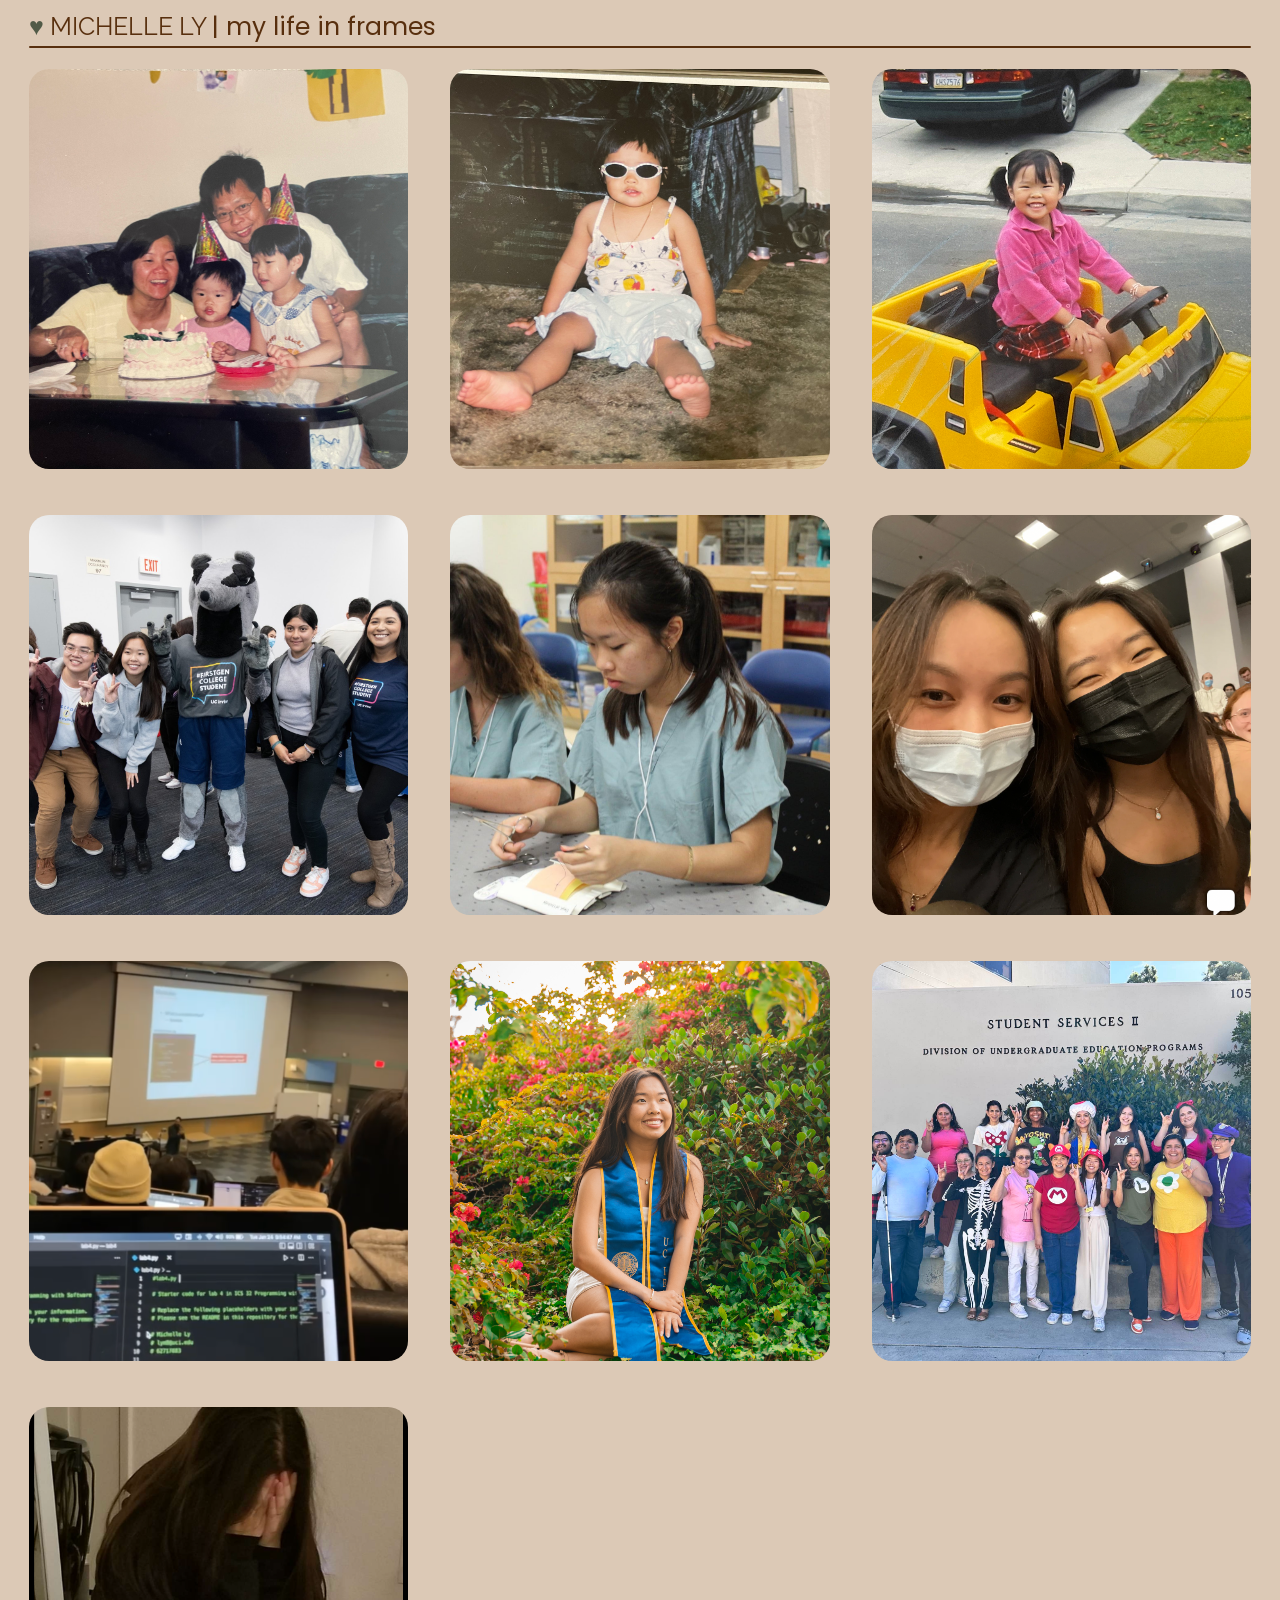
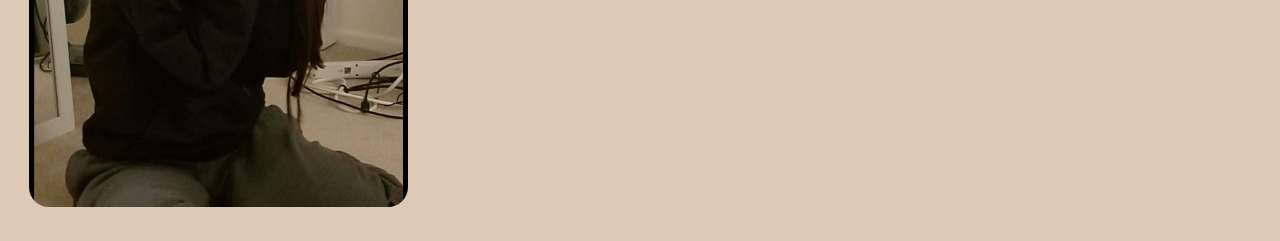
==== index.html @ 17c4e6d8 "rename homepage to index for GitHub Pages" ====
<!DOCTYPE html>
<html lang="en">
<head>
    <meta charset="UTF-8">
    <meta name="viewport" content="width=device-width, initial-scale=1.0">
    <title>my life in frames</title>
    <link rel="preconnect" href="https://fonts.googleapis.com">
<link rel="preconnect" href="https://fonts.gstatic.com" crossorigin>
<link href="https://fonts.googleapis.com/css2?family=Poppins:wght@200;300&family=Raleway:wght@800&display=swap" rel="stylesheet">
    <link rel="stylesheet" href="photo.css">
</head>
<body>
    <nav> Michelle Ly </nav>
    <hr>
    <div>
        <section class="sec1"><div class="text-container"></div></section><section class="sec2"><div class="text-container"></div></section><section class="sec3"><div class="text-container"></div></section>
        <section class="sec4"><div class="text-container"></div></section><section class="sec5"><div class="text-container"></div></section><section class="sec6"><div class="text-container"></div></section>
        <section class="sec7"><div class="text-container"></div></section><section class="sec8"><div class="text-container"></div></section><section class="sec9"><div class="text-container"></div></section>
        <section class="sec10"><div class="text-container"></div></section><section class="sec11"><div class="text-container"></div></section><section class="sec12"><div class="text-container"></div></section>
    <div>
</body>
</html>
---- photo.css ----
body {
  background-color: #dcc9b6;
}

section {
  position: relative;
  width: 30%;
  height: 400px;
  margin: calc(10% / 6);
  display: inline-block;
  border-radius: 20px;
  background-position: center;
  background-size: cover;
}

.text-container {
  position: absolute;
  color: white;
  font-family: "Poppins", sans-serif;
  font-size: 0.9em;
  top: 50%;
  left: 50%;
  transform: translate(-50%, -50%);
  text-align: center;
  width: calc(100% - 40px);
  height: calc(100% - 40px);
  box-sizing: border-box; /* Include padding and border in the element's total width and height */
  display: flex;
  flex-direction: column;
  justify-content: center;
  align-items: center;
}

section::before {
  content: "";
  position: absolute;
  width: 100%;
  height: 100%;
  border-radius: 20px;
  background: linear-gradient(#313638 5%, rgba(0, 0, 0, 0.7) 100%);
  opacity: 0;
  transition: opacity 0.55s ease;
}

.text-container::before {
  content: "";
  opacity: 0;
  transition: opacity 0.55s ease;
}

.sec1 .text-container::before {
  content: "I was born in Fountain Valley, CA to two loving parents and my older sister, Christy. ";
}

.sec2 .text-container::before {
  content: "I think it's safe to say I was a pretty cool kid. ";
}

.sec3 .text-container::before {
  content: "As the child of hardworking immigrants, I had to learn to grow up pretty fast - meaning driving myself to school in my stylish cool yellow jeep at the early age of 7. Jokes aside, I had to take on many roles well beyond what was typical for someone my age. Given my parent's limited English, I became their personal translator to bridge language barriers, their document liason to navigate the intricate maze of paperwork as well as their own go-to IT problem-solver, tackling computer issues and printer malfunctions with the help of Google. These early responsibilities not only built my practical skills but also instilled in me a deep sense of resilience and adaptability.";
}
.sec4 .text-container::before {
  content: "Growing up, I was taught to prioritize my education and believe in the transformative power it could have in changing my family’s financial future. In high school, I graduated as salutatorian and was accepted to every college I applied to. Ultimately, I chose to stay close to home. In Fall 2019, I began my journey at UC Irvine as a proud first-generation, low-income college student on a full ride.";
}
.sec5 .text-container::before {
  content: "Initially on the pre-med track, I majored in Biology and specialized in Human Biology because I was fascinated by the human body and wanted to better understand the anatomical structures and systems that keep us alive. As a pre-med student, I volunteered at UC Irvine Medical Center, interned at Irvine Urgent Care, and worked as both a medical assistant and lab technician.";
}
.sec6 .text-container::before {
  content: "COVID hit at the end of my first year and continued throughout much of my second and third years of college. During that time, I had a lot of space for self-reflection and for several personal reasons, I began questioning whether pursuing a career in healthcare was truly the right path for me.";
}

.sec7 .text-container::before {
  content: "Lucky for me, college is the best time to explore. I began researching different career paths, initially considering other pre-health fields such as dentistry, nursing, and pharmacy. However, none of them truly resonated with me. It wasn’t until I took a spontaneous Python coding elective in my final year of college that I discovered something I genuinely enjoyed struggling through.";
}

.sec8 .text-container::before {
  content: "In June 2023, I graduated from UC Irvine with a Bachelor’s in Human Biology. Prior to graduation, I seriously considered staying an extra year to pursue a computer science minor or a master’s degree. However, due to financial constraints, it was not feasible for me at the time.";
}

.sec9 .text-container::before {
  content: "Instead, I focused my energy on finding stable employment to support myself and my family as a first-generation college graduate. I accepted a role at my alma mater as a coordinator for the TRIO Scholars Program, which supports students from backgrounds similar to mine, low-income, first-generation college students. While working full-time, I spent evenings and weekends continuing to refine my coding skills. (P.S. I’m dressed as one of the two Toads in the photo.)";
}

.sec10 .text-container::before {
  content: "t definitely wasn’t easy. The journey felt isolating and discouraging at times, especially navigating a competitive job market and the uncertainty that came with post-grad life. Along the way, I also went through several personal and professional transitions, but I kept pushing forward.";
}

.sec11 .text-container::before {
  content: "Every day, I focused on getting just 1% better, staying consistent with my learning and building momentum over time. Eventually, I enrolled in community college Java courses and started building personal projects, including BearTracks, my first full-stack project and my first experience building something from start to finish.";
}

.sec12 .text-container::before {
  content: "And now, I’m here! Grateful for how far I’ve come and ready for whatever comes next!";
}

section:hover::before,
.text-container:hover::before {
  opacity: 0.75;
}

.sec1 {
  background-image: url(assets/images/pic12.jpg);
}

.sec2 {
  background-image: url(assets/images/pic2.jpg);
}

.sec3 {
  background-image: url(assets/images/pic3.jpg);
}

.sec4 {
  background-image: url(assets/images/pic5.jpeg);
}

.sec5 {
  background-image: url(assets/images/pic6.JPG);
}

.sec6 {
  background-image: url(assets/images/pic17.PNG);
}

.sec7 {
  background-image: url(assets/images/pic18.PNG);
}

.sec8 {
  background-image: url(assets/images/pic11.JPG);
}

.sec9 {
  background-image: url(assets/images/pic9.JPG);
}

.sec10 {
  background-image: url(assets/images/pic15.PNG);
  background-position: center -200px;
}

.sec11 {
  background-image: url(assets/images/pic20.PNG);
  background-position: center -150px;
}

.sec12 {
  background-image: url(assets/images/pic19.JPG);
}
nav {
  text-transform: uppercase;
  color: #582f0e;
  margin: 0 calc(10% / 6);
  font-family: "Raleway", sans-serif;
  font-size: 25px;
  justify-content: center;
}

nav::before {
  content: "♥";
  font-size: 25px;
  color: #515a47;
}
nav::after {
  content: " | MY LIFE IN FRAMES";
  text-transform: lowercase;
  font-family: "Poppins", sans-serif;
  color: #582f0e;
}

hr {
  margin: 0 calc(10% / 6);
  height: 2px;
  border: none;
  border-radius: 20px;
  background-color: #582f0e;
}
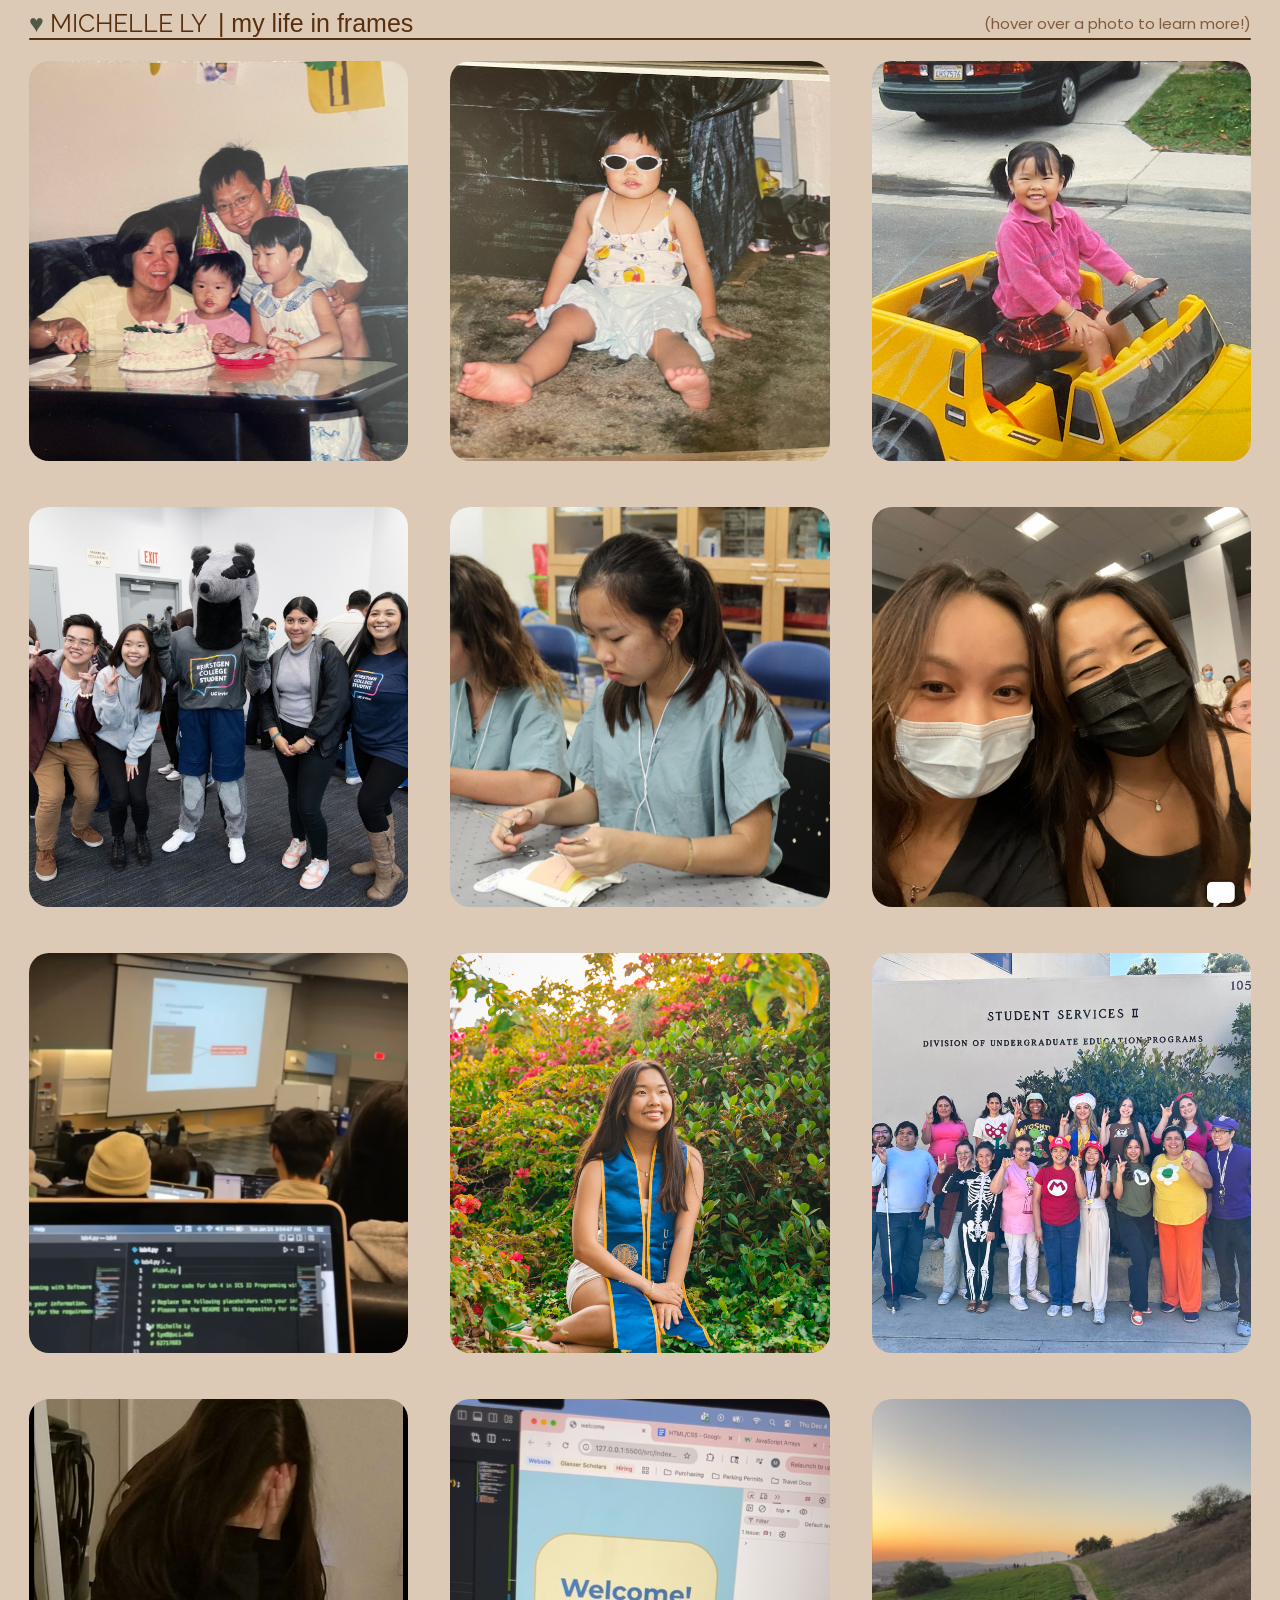
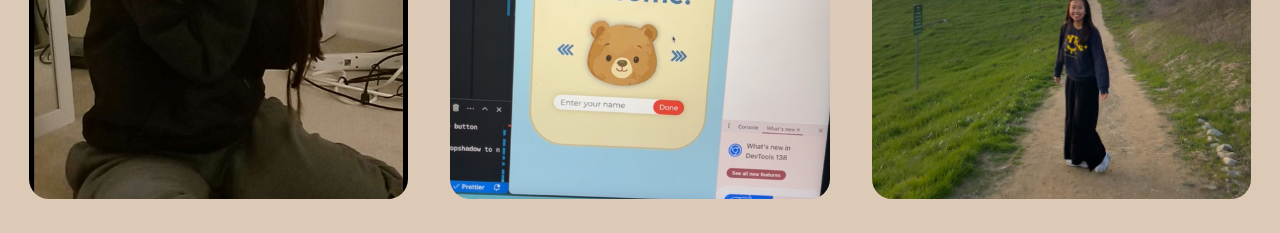
==== commit 3704c62c: "style: update nav heading" ====
--- a/index.html
+++ b/index.html
@@ -10,7 +10,16 @@
     <link rel="stylesheet" href="photo.css">
 </head>
 <body>
-    <nav> Michelle Ly </nav>
+    <nav>
+        <div class="nav-left">
+            <span class="heart">♥</span> Michelle Ly
+          <span class="nav-title">| MY LIFE IN FRAMES</span>
+        </div>
+      
+        <div class="nav-hint">
+          (hover over a photo to learn more!)
+        </div>
+      </nav>
     <hr>
     <div>
         <section class="sec1"><div class="text-container"></div></section><section class="sec2"><div class="text-container"></div></section><section class="sec3"><div class="text-container"></div></section>
--- a/photo.css
+++ b/photo.css
@@ -140,7 +140,7 @@
 }
 
 .sec11 {
-  background-image: url(assets/images/pic20.PNG);
+  background-image: url(assets/images/pic20.png);
   background-position: center -150px;
 }
 
@@ -153,19 +153,32 @@
   margin: 0 calc(10% / 6);
   font-family: "Raleway", sans-serif;
   font-size: 25px;
-  justify-content: center;
+  display: flex;
+  justify-content: space-between; /* pushes left + right apart */
+  align-items: center;
 }
 
-nav::before {
-  content: "♥";
-  font-size: 25px;
+.heart {
   color: #515a47;
 }
-nav::after {
-  content: " | MY LIFE IN FRAMES";
+
+.nav-title {
+  font-family: "Poppins", sans-serif;
+  font-size: 25px;
+  margin-left: 6px;
+  color: #582f0e;
   text-transform: lowercase;
+  font-weight: 300;
+}
+
+.nav-hint {
   font-family: "Poppins", sans-serif;
+  font-size: 15px;
+  margin-left: 8px;
   color: #582f0e;
+  text-transform: lowercase;
+  opacity: 0.7;
+  font-style: bold;
 }
 
 hr {
